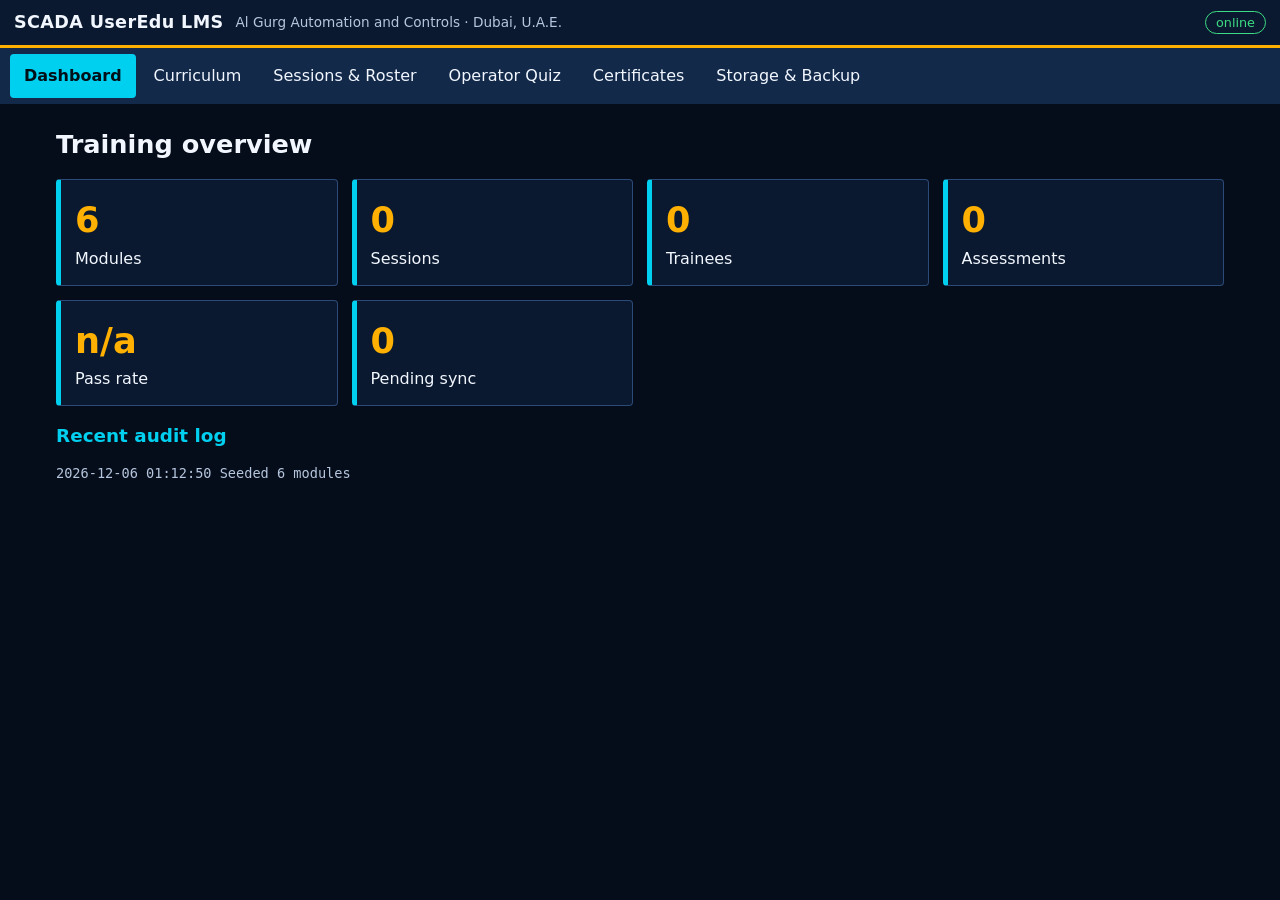
==== index.html @ d7848413 "Add files via upload" ====
<!doctype html><html lang="en"><head><meta charset="utf-8"><meta name="viewport" content="width=device-width,initial-scale=1,viewport-fit=cover">
<title>SCADA UserEdu LMS</title><link rel="manifest" href="manifest.webmanifest"><meta name="theme-color" content="#0A192F">
<link rel="icon" href="favicon.ico" sizes="any"><link rel="icon" type="image/svg+xml" href="favicon.svg"><link rel="icon" type="image/png" sizes="32x32" href="icons/favicon-32x32.png"><link rel="icon" type="image/png" sizes="16x16" href="icons/favicon-16x16.png">
<link rel="apple-touch-icon" href="apple-touch-icon.png"><meta name="apple-mobile-web-app-capable" content="yes"><meta name="mobile-web-app-capable" content="yes"><meta name="apple-mobile-web-app-status-bar-style" content="black-translucent"><meta name="apple-mobile-web-app-title" content="SCADA LMS">
<link rel="stylesheet" href="css/styles.css"></head><body>
<header id="titlebar"><b class="brand">SCADA UserEdu LMS</b><span class="sub">Al Gurg Automation and Controls · Dubai, U.A.E.</span><span class="sp"></span><span id="net" class="pill">online</span><button id="installBtn" hidden>Install LMS App</button></header>
<nav id="nav" aria-label="Main"><button data-v="dash">Dashboard</button><button data-v="curr">Curriculum</button><button data-v="sessions">Sessions &amp; Roster</button><button data-v="quiz">Operator Quiz</button><button data-v="certs">Certificates</button><button data-v="storage">Storage &amp; Backup</button></nav>
<main>
<section id="v-dash" class="view"><h1>Training overview</h1><div id="stats" class="grid"></div><h2>Recent audit log</h2><div id="audit" class="log"></div></section>
<section id="v-curr" class="view"><h1>Curriculum library</h1><div class="row"><button id="newMod" class="pri">New module</button><label><input type="checkbox" id="showArch"> Show archived</label></div><div id="modList" class="grid"></div>
<dialog id="modDlg"><form method="dialog" id="modForm"><h2>Module</h2><label>Title<input name="title" required></label><label>Description<textarea name="desc"></textarea></label><label>SOP checklist (one item per line)<textarea name="checklist" rows="5"></textarea></label><label>Troubleshooting guide / notes<textarea name="guide" rows="3"></textarea></label><div class="row"><button value="ok" class="pri">Save</button><button value="cancel" formnovalidate>Cancel</button></div></form></dialog></section>
<section id="v-sessions" class="view"><h1>Training sessions</h1>
<form id="sesForm" class="card form"><label>Client project<input name="project" required></label><label>Site location<select name="site"><option>Dubai</option><option>Abu Dhabi</option><option>Sharjah</option><option>Jebel Ali</option><option>Other UAE</option></select></label><label>Handover phase<select name="phase"><option>Pre-FAT</option><option>SAT</option><option>Site Commissioning</option><option>Final Handover</option></select></label><label>Date<input type="date" name="date" required></label><label>Module<select name="moduleId" id="sesMod"></select></label><button class="pri">Schedule session</button></form>
<div id="sesList" class="grid"></div><div id="roster"></div></section>
<section id="v-quiz" class="view"><h1>Operator assessment &amp; simulator</h1><div class="card form"><label>Module<select id="qMod"></select></label><label>Trainee<select id="qTr"></select></label><button id="qStart" class="pri">Start assessment</button></div><div id="qArea"></div></section>
<section id="v-certs" class="view"><h1>Handover documents</h1><div class="card form"><label>Session<select id="cSes"></select></label><label>Trainee<select id="cTr"></select></label><button id="cCert" class="pri">Competency certificate</button><button id="cSheet">Attendance sheet</button><button id="cPrint">Print / Save PDF</button></div><div id="printArea"></div></section>
<section id="v-storage" class="view"><h1>Storage health</h1><div id="stor" class="card"></div><div class="row"><button id="bkp" class="pri">Export JSON backup</button><label class="btn">Restore backup<input type="file" id="rst" accept=".json,.scadaedu" hidden></label><button id="cmp">Compact archive</button><label class="btn">Add to media vault<input type="file" id="vaultIn" multiple hidden></label></div><h2>Media vault</h2><div id="vault" class="log"></div></section>
</main><div id="toast" role="status" hidden></div>
<script src="js/db.js"></script><script src="js/curriculum.js"></script><script src="js/certificates.js"></script><script src="js/app.js"></script></body></html>
---- css/styles.css ----
:root{--bg:#060D1A;--pn:#0A192F;--pn2:#12294a;--tx:#F2F7FF;--mu:#B5C6DE;--am:#FFB000;--cy:#00D0F0;--ok:#3DDC84;--bad:#FF6B6B;--bd:#2c4a78;color-scheme:dark}
@media(prefers-color-scheme:light){:root[data-theme=auto]{--bg:#EEF3FA;--pn:#fff;--pn2:#E1EAF6;--tx:#06142A;--mu:#2b3f5c;--am:#8A5A00;--cy:#005F77;--ok:#0b6b34;--bad:#a30f0f;--bd:#8aa2c4;color-scheme:light}}
*{box-sizing:border-box}body{margin:0;background:var(--bg);color:var(--tx);font:16px/1.5 "Segoe UI",system-ui,sans-serif;padding:env(safe-area-inset-bottom) 0 0}
#titlebar{display:flex;align-items:center;gap:12px;background:var(--pn);border-bottom:3px solid var(--am);padding:6px 14px;position:sticky;top:0;z-index:5;-webkit-app-region:drag;app-region:drag;left:env(titlebar-area-x,0);height:env(titlebar-area-height,48px);padding-right:calc(100vw - env(titlebar-area-x,0px) - env(titlebar-area-width,100vw) + 14px)}
#titlebar button,#titlebar .pill{-webkit-app-region:no-drag;app-region:no-drag}.brand{font-size:1.1rem;letter-spacing:.02em}.sub{color:var(--mu);font-size:.85rem}.sp{flex:1}
.pill{border:1px solid var(--ok);color:var(--ok);padding:1px 10px;border-radius:99px;font-size:.8rem}.pill.off{border-color:var(--bad);color:var(--bad)}
nav{display:flex;gap:4px;overflow-x:auto;background:var(--pn2);padding:6px 10px}nav button{background:none;border:0;color:var(--tx);padding:10px 14px;font:inherit;border-radius:4px;white-space:nowrap}nav button.on{background:var(--cy);color:#001018;font-weight:700}
main{max-width:1200px;margin:auto;padding:16px}.view{display:none}.view.on{display:block}h1{font-size:1.6rem;margin:.2em 0 .6em}h2{font-size:1.15rem;color:var(--cy)}
.grid{display:grid;grid-template-columns:repeat(auto-fill,minmax(280px,1fr));gap:14px}.card{background:var(--pn);border:1px solid var(--bd);border-left:5px solid var(--cy);padding:14px;border-radius:4px}.card.warn{border-left-color:var(--am)}
.form{display:flex;flex-wrap:wrap;gap:12px;align-items:end;margin-bottom:14px}label{display:flex;flex-direction:column;font-size:.9rem;color:var(--mu);gap:3px}
input,select,textarea,button,.btn{font:inherit;color:var(--tx);background:var(--pn2);border:1px solid var(--bd);border-radius:4px;padding:8px 10px;min-height:44px}.btn{display:inline-flex;align-items:center;cursor:pointer}
button{cursor:pointer}button.pri{background:var(--am);color:#1a1000;border-color:var(--am);font-weight:700}:focus-visible{outline:3px solid var(--am);outline-offset:2px}
dialog{background:var(--pn);color:var(--tx);border:2px solid var(--cy);width:min(560px,94vw)}dialog form{display:flex;flex-direction:column;gap:10px}dialog::backdrop{background:#000a}
.row{display:flex;gap:10px;flex-wrap:wrap;align-items:center;margin:10px 0}.big{font-size:2.2rem;font-weight:700;color:var(--am)}.log{font:.85rem ui-monospace,Consolas,monospace;color:var(--mu);max-height:260px;overflow:auto}
.ok{color:var(--ok)}.bad{color:var(--bad)}.bar{height:16px;background:var(--pn2);border:1px solid var(--bd)}.bar i{display:block;height:100%;background:var(--cy)}
table{border-collapse:collapse;width:100%}th,td{border:1px solid var(--bd);padding:6px 8px;text-align:left}canvas.sig{background:#fff;border:2px solid var(--am);width:100%;max-width:420px;height:140px;touch-action:none}
.opt{display:block;width:100%;text-align:left;margin:6px 0}#toast{position:fixed;left:50%;bottom:20px;transform:translateX(-50%);background:var(--am);color:#1a1000;padding:12px 18px;border-radius:4px;z-index:9;font-weight:600}
.cert{background:#fff;color:#000;padding:28px;border:6px double #0A192F;font-family:Georgia,serif}.cert h2{color:#0A192F;text-align:center}.cert img{height:70px;border-bottom:1px solid #000}.hdr{text-align:center;border-bottom:2px solid #0A192F;margin-bottom:12px}.cert table th,.cert table td{border-color:#000;color:#000}
@media print{body *{visibility:hidden}#printArea,#printArea *{visibility:visible}#printArea{position:absolute;left:0;top:0;width:100%}@page{margin:14mm}}
@media(prefers-reduced-motion:reduce){*{animation:none!important;transition:none!important}}
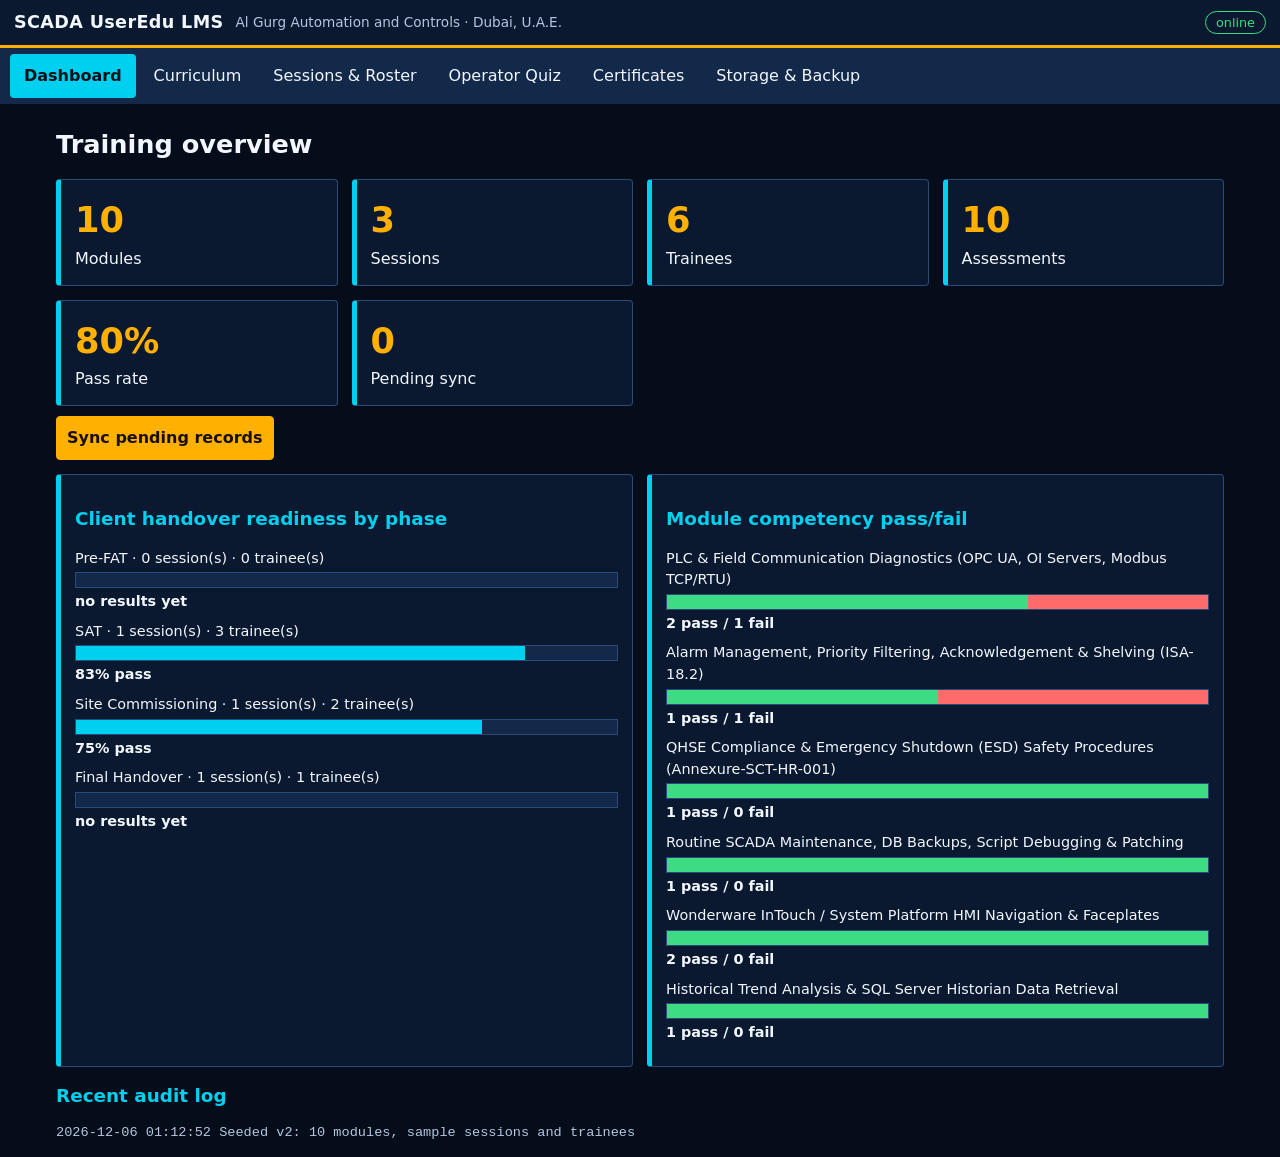
==== commit 6f9f9d75: "Add files via upload" ====
--- a/index.html
+++ b/index.html
@@ -6,14 +6,14 @@
 <header id="titlebar"><b class="brand">SCADA UserEdu LMS</b><span class="sub">Al Gurg Automation and Controls · Dubai, U.A.E.</span><span class="sp"></span><span id="net" class="pill">online</span><button id="installBtn" hidden>Install LMS App</button></header>
 <nav id="nav" aria-label="Main"><button data-v="dash">Dashboard</button><button data-v="curr">Curriculum</button><button data-v="sessions">Sessions &amp; Roster</button><button data-v="quiz">Operator Quiz</button><button data-v="certs">Certificates</button><button data-v="storage">Storage &amp; Backup</button></nav>
 <main>
-<section id="v-dash" class="view"><h1>Training overview</h1><div id="stats" class="grid"></div><h2>Recent audit log</h2><div id="audit" class="log"></div></section>
-<section id="v-curr" class="view"><h1>Curriculum library</h1><div class="row"><button id="newMod" class="pri">New module</button><label><input type="checkbox" id="showArch"> Show archived</label></div><div id="modList" class="grid"></div>
+<section id="v-dash" class="view"><h1>Training overview</h1><div id="stats" class="grid"></div><div class="row"><button id="syncBtn" class="pri">Sync pending records</button></div><div class="grid2"><div class="card"><h2>Client handover readiness by phase</h2><div id="phases"></div></div><div class="card"><h2>Module competency pass/fail</h2><div id="modChart"></div></div></div><h2>Recent audit log</h2><div id="audit" class="log"></div></section>
+<section id="v-curr" class="view"><h1>Curriculum library</h1><div class="row"><button id="newMod" class="pri">New module</button><label class="chk"><input type="checkbox" id="showArch"> Show archived</label></div><div id="modList" class="grid"></div>
 <dialog id="modDlg"><form method="dialog" id="modForm"><h2>Module</h2><label>Title<input name="title" required></label><label>Description<textarea name="desc"></textarea></label><label>SOP checklist (one item per line)<textarea name="checklist" rows="5"></textarea></label><label>Troubleshooting guide / notes<textarea name="guide" rows="3"></textarea></label><div class="row"><button value="ok" class="pri">Save</button><button value="cancel" formnovalidate>Cancel</button></div></form></dialog></section>
 <section id="v-sessions" class="view"><h1>Training sessions</h1>
 <form id="sesForm" class="card form"><label>Client project<input name="project" required></label><label>Site location<select name="site"><option>Dubai</option><option>Abu Dhabi</option><option>Sharjah</option><option>Jebel Ali</option><option>Other UAE</option></select></label><label>Handover phase<select name="phase"><option>Pre-FAT</option><option>SAT</option><option>Site Commissioning</option><option>Final Handover</option></select></label><label>Date<input type="date" name="date" required></label><label>Module<select name="moduleId" id="sesMod"></select></label><button class="pri">Schedule session</button></form>
 <div id="sesList" class="grid"></div><div id="roster"></div></section>
-<section id="v-quiz" class="view"><h1>Operator assessment &amp; simulator</h1><div class="card form"><label>Module<select id="qMod"></select></label><label>Trainee<select id="qTr"></select></label><button id="qStart" class="pri">Start assessment</button></div><div id="qArea"></div></section>
+<section id="v-quiz" class="view"><h1>Operator assessment &amp; simulator</h1><div class="card form"><label>Module<select id="qMod"></select></label><label>Trainee<select id="qTr"></select></label><button id="qStart" class="pri">Start assessment</button></div><div id="qArea"></div><h2>Live HMI Simulator Lab</h2><div id="sim" class="card"></div></section>
 <section id="v-certs" class="view"><h1>Handover documents</h1><div class="card form"><label>Session<select id="cSes"></select></label><label>Trainee<select id="cTr"></select></label><button id="cCert" class="pri">Competency certificate</button><button id="cSheet">Attendance sheet</button><button id="cPrint">Print / Save PDF</button></div><div id="printArea"></div></section>
-<section id="v-storage" class="view"><h1>Storage health</h1><div id="stor" class="card"></div><div class="row"><button id="bkp" class="pri">Export JSON backup</button><label class="btn">Restore backup<input type="file" id="rst" accept=".json,.scadaedu" hidden></label><button id="cmp">Compact archive</button><label class="btn">Add to media vault<input type="file" id="vaultIn" multiple hidden></label></div><h2>Media vault</h2><div id="vault" class="log"></div></section>
-</main><div id="toast" role="status" hidden></div>
+<section id="v-storage" class="view"><h1>Storage health</h1><div id="stor" class="card"></div><div class="row"><button id="bkp" class="pri">Export JSON backup</button><label class="btn">Restore backup<input type="file" id="rst" accept=".json,.scadaedu" hidden></label><button id="cmp">Compact archive</button></div><h2>Offline Training Media &amp; SOP Vault (OPFS + Background Fetch)</h2><div class="card"><div class="row"><label class="btn">Save local files (PDF, images, video)<input type="file" id="vaultIn" multiple hidden></label><label>Pack URL<input id="bfUrl" value="assets/wonderware-handover-sop.json" size="36"></label><button id="bfGo">Download pack (Background Fetch)</button></div><div id="bfStat" class="log"></div><div id="vault"></div></div></section>
+<dialog id="lessonDlg" class="full" aria-label="Training lesson"></dialog></main><div id="toast" role="status" hidden></div>
 <script src="js/db.js"></script><script src="js/curriculum.js"></script><script src="js/certificates.js"></script><script src="js/app.js"></script></body></html>
--- a/css/styles.css
+++ b/css/styles.css
@@ -17,4 +17,11 @@
 .opt{display:block;width:100%;text-align:left;margin:6px 0}#toast{position:fixed;left:50%;bottom:20px;transform:translateX(-50%);background:var(--am);color:#1a1000;padding:12px 18px;border-radius:4px;z-index:9;font-weight:600}
 .cert{background:#fff;color:#000;padding:28px;border:6px double #0A192F;font-family:Georgia,serif}.cert h2{color:#0A192F;text-align:center}.cert img{height:70px;border-bottom:1px solid #000}.hdr{text-align:center;border-bottom:2px solid #0A192F;margin-bottom:12px}.cert table th,.cert table td{border-color:#000;color:#000}
 @media print{body *{visibility:hidden}#printArea,#printArea *{visibility:visible}#printArea{position:absolute;left:0;top:0;width:100%}@page{margin:14mm}}
-@media(prefers-reduced-motion:reduce){*{animation:none!important;transition:none!important}}+@media(prefers-reduced-motion:reduce){*{animation:none!important;transition:none!important}}
+input[type=checkbox],input[type=radio]{min-height:0;width:20px;height:20px;padding:0;accent-color:var(--am);flex:none}
+label.chk{flex-direction:row;align-items:center;gap:8px;color:var(--tx);min-height:36px}
+.grid2{display:grid;grid-template-columns:repeat(auto-fit,minmax(320px,1fr));gap:14px;margin:14px 0}.prow{margin:8px 0;font-size:.9rem}.prow .bar{margin:3px 0}.bar.stack{display:flex}.bar.stack i.g{background:var(--ok)}.bar.stack i.r{background:var(--bad)}
+dialog.full{width:100vw;height:100vh;max-width:none;max-height:none;margin:0;overflow:auto;border:0}.lgrid{display:grid;grid-template-columns:1fr 1fr;gap:20px}@media(max-width:800px){.lgrid,.simgrid{grid-template-columns:1fr!important}}
+.diagram svg,.simgrid svg{width:100%;height:auto;border:1px solid var(--bd)}.warnbox{border:2px solid var(--am);background:var(--pn2);padding:10px;margin:8px 0}
+.banner{padding:8px 12px;font-weight:700;margin:6px 0;border:2px solid var(--bad);background:var(--pn2)}.banner.okb{border-color:var(--ok)}.blink{animation:bl 1s steps(2) infinite}@keyframes bl{50%{background:#8a1414}}
+.simgrid{display:grid;grid-template-columns:240px 1fr;gap:14px}.simctl{display:flex;flex-wrap:wrap;gap:8px;margin:6px 0}.simctl button.on{background:var(--cy);color:#001018}
